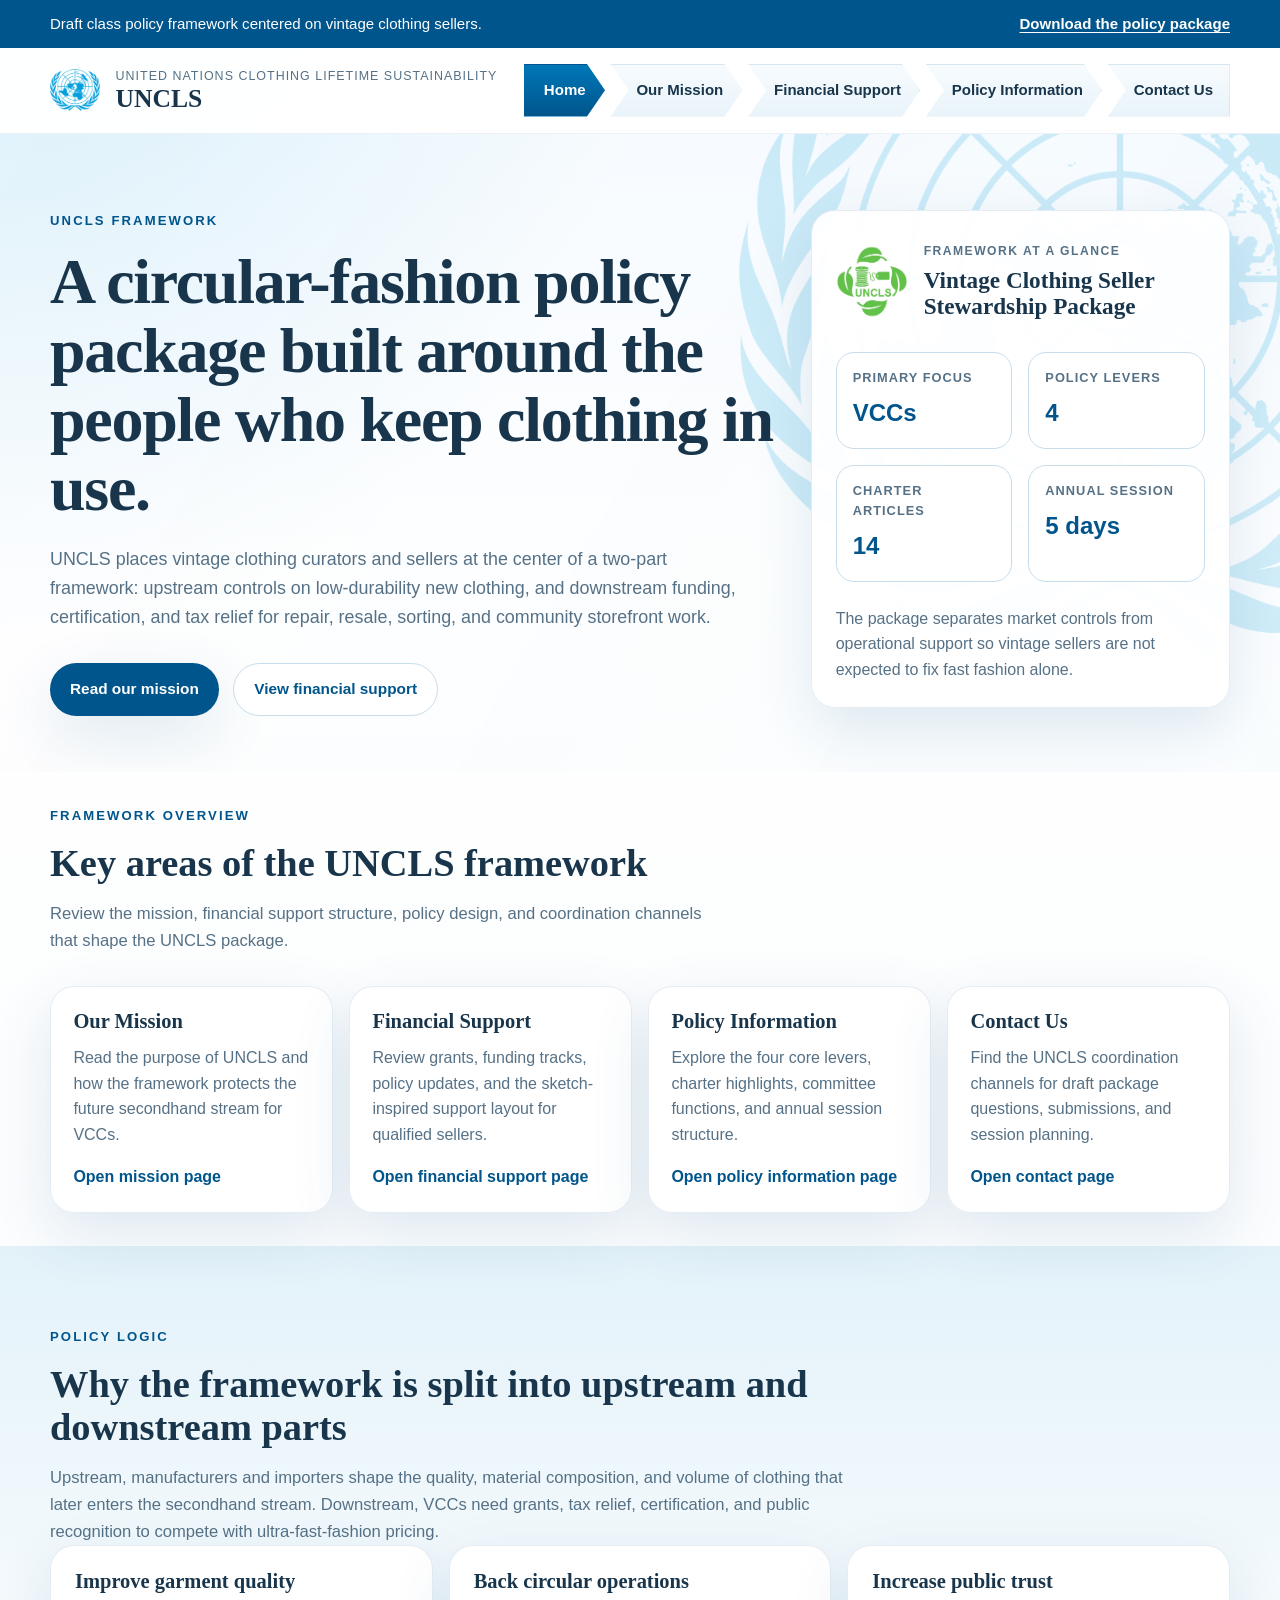
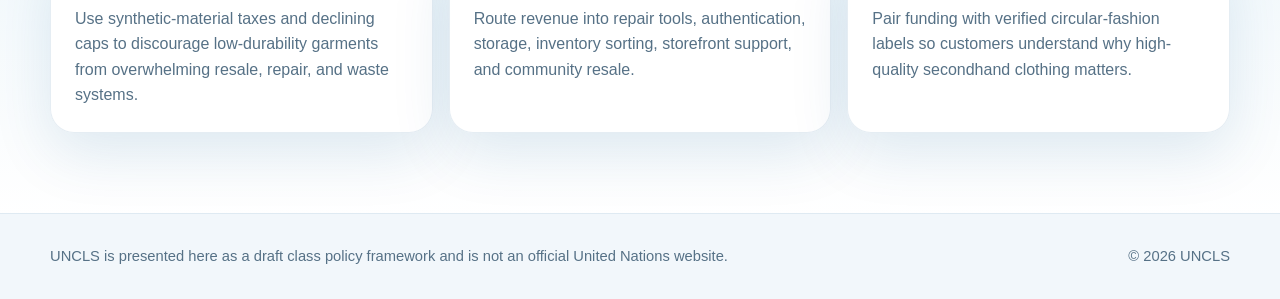
==== index.html @ e7e81ed1 "created website" ====
<!DOCTYPE html>
<html lang="en">
  <head>
    <meta charset="UTF-8" />
    <meta name="viewport" content="width=device-width, initial-scale=1.0" />
    <meta
      name="description"
      content="UNCLS is a draft United Nations Clothing Lifetime Sustainability framework focused on vintage clothing sellers and circular support."
    />
    <title>UNCLS | Home</title>
    <link rel="stylesheet" href="styles.css" />
    <script defer src="script.js"></script>
  </head>
  <body>
    <a class="skip-link" href="#main-content">Skip to main content</a>

    <div class="utility-bar">
      <div class="container utility-bar__inner">
        <p>Draft class policy framework centered on vintage clothing sellers.</p>
        <a
          href="assets/UNCLS_vintage_clothing_sellers_policy_package.pdf"
          target="_blank"
          rel="noreferrer noopener"
        >
          Download the policy package
        </a>
      </div>
    </div>

    <header class="site-header">
      <div class="container site-header__inner">
        <a class="brand" href="index.html" aria-label="UNCLS home">
          <img
            class="brand__mark"
            src="assets/un_logo.png"
            alt="United Nations emblem"
          />
          <div class="brand__copy">
            <span class="brand__eyebrow">United Nations Clothing Lifetime Sustainability</span>
            <strong class="brand__title">UNCLS</strong>
          </div>
        </a>

        <button
          class="menu-toggle"
          type="button"
          aria-expanded="false"
          aria-controls="site-nav"
        >
          Menu
        </button>

        <nav class="site-nav" id="site-nav" aria-label="Primary">
          <a href="index.html" aria-current="page">Home</a>
          <a href="mission.html">Our Mission</a>
          <a href="financial-support.html">Financial Support</a>
          <a href="policy-information.html">Policy Information</a>
          <a href="contact.html">Contact Us</a>
        </nav>
      </div>
    </header>

    <main id="main-content">
      <section class="hero hero--home">
        <div class="container hero__grid">
          <div class="hero__content" data-reveal>
            <p class="section-tag">UNCLS framework</p>
            <h1>
              A circular-fashion policy package built around the people who keep
              clothing in use.
            </h1>
            <p class="hero__lede">
              UNCLS places vintage clothing curators and sellers at the center
              of a two-part framework: upstream controls on low-durability new
              clothing, and downstream funding, certification, and tax relief
              for repair, resale, sorting, and community storefront work.
            </p>
            <div class="hero__actions">
              <a class="button button--primary" href="mission.html">Read our mission</a>
              <a class="button button--secondary" href="financial-support.html">
                View financial support
              </a>
            </div>
          </div>

          <aside class="feature-card" data-reveal>
            <div class="feature-card__header">
              <img
                class="feature-card__logo"
                src="assets/UNCLS_logo.png"
                alt="UNCLS logo"
              />
              <div>
                <p class="feature-card__eyebrow">Framework at a glance</p>
                <h2>Vintage Clothing Seller Stewardship Package</h2>
              </div>
            </div>

            <dl class="stats-grid">
              <div class="stat-box">
                <dt>Primary focus</dt>
                <dd>VCCs</dd>
              </div>
              <div class="stat-box">
                <dt>Policy levers</dt>
                <dd>4</dd>
              </div>
              <div class="stat-box">
                <dt>Charter articles</dt>
                <dd>14</dd>
              </div>
              <div class="stat-box">
                <dt>Annual session</dt>
                <dd>5 days</dd>
              </div>
            </dl>

            <p class="feature-card__text">
              The package separates market controls from operational support so
              vintage sellers are not expected to fix fast fashion alone.
            </p>
          </aside>
        </div>
      </section>

      <section class="section section--tight">
        <div class="container">
          <div class="section-heading section-heading--compact" data-reveal>
            <p class="section-tag">Framework Overview</p>
            <h2>Key areas of the UNCLS framework</h2>
            <p>
              Review the mission, financial support structure, policy design,
              and coordination channels that shape the UNCLS package.
            </p>
          </div>

          <div class="overview-grid">
            <article class="overview-card" data-reveal>
              <h3>Our Mission</h3>
              <p>
                Read the purpose of UNCLS and how the framework protects the
                future secondhand stream for VCCs.
              </p>
              <a class="text-link" href="mission.html">Open mission page</a>
            </article>

            <article class="overview-card" data-reveal>
              <h3>Financial Support</h3>
              <p>
                Review grants, funding tracks, policy updates, and the
                sketch-inspired support layout for qualified sellers.
              </p>
              <a class="text-link" href="financial-support.html">
                Open financial support page
              </a>
            </article>

            <article class="overview-card" data-reveal>
              <h3>Policy Information</h3>
              <p>
                Explore the four core levers, charter highlights, committee
                functions, and annual session structure.
              </p>
              <a class="text-link" href="policy-information.html">
                Open policy information page
              </a>
            </article>

            <article class="overview-card" data-reveal>
              <h3>Contact Us</h3>
              <p>
                Find the UNCLS coordination channels for draft package
                questions, submissions, and session planning.
              </p>
              <a class="text-link" href="contact.html">Open contact page</a>
            </article>
          </div>
        </div>
      </section>

      <section class="section section--alt">
        <div class="container">
          <div class="section-heading" data-reveal>
            <p class="section-tag">Policy logic</p>
            <h2>Why the framework is split into upstream and downstream parts</h2>
            <p>
              Upstream, manufacturers and importers shape the quality, material
              composition, and volume of clothing that later enters the
              secondhand stream. Downstream, VCCs need grants, tax relief,
              certification, and public recognition to compete with
              ultra-fast-fashion pricing.
            </p>
          </div>

          <div class="three-card-grid">
            <article class="info-card" data-reveal>
              <h3>Improve garment quality</h3>
              <p>
                Use synthetic-material taxes and declining caps to discourage
                low-durability garments from overwhelming resale, repair, and
                waste systems.
              </p>
            </article>

            <article class="info-card" data-reveal>
              <h3>Back circular operations</h3>
              <p>
                Route revenue into repair tools, authentication, storage,
                inventory sorting, storefront support, and community resale.
              </p>
            </article>

            <article class="info-card" data-reveal>
              <h3>Increase public trust</h3>
              <p>
                Pair funding with verified circular-fashion labels so customers
                understand why high-quality secondhand clothing matters.
              </p>
            </article>
          </div>
        </div>
      </section>
    </main>

    <footer class="site-footer">
      <div class="container site-footer__inner">
        <p>
          UNCLS is presented here as a draft class policy framework and is not
          an official United Nations website.
        </p>
        <p>&copy; <span id="current-year"></span> UNCLS</p>
      </div>
    </footer>
  </body>
</html>
---- styles.css ----
:root {
  --un-deep: #00558c;
  --un-blue: #009edb;
  --un-blue-soft: #dceef9;
  --un-border: #c7ddec;
  --un-sky: #f5fbff;
  --ink: #18354b;
  --ink-soft: #567186;
  --surface: #ffffff;
  --surface-alt: #f1f7fb;
  --warm: #f3d85d;
  --warm-soft: rgba(243, 216, 93, 0.3);
  --shadow: 0 20px 60px rgba(0, 85, 140, 0.12);
  --radius: 24px;
  --max-width: 1180px;
}

*,
*::before,
*::after {
  box-sizing: border-box;
}

html {
  scroll-behavior: smooth;
}

body {
  margin: 0;
  color: var(--ink);
  background:
    radial-gradient(circle at top left, rgba(0, 158, 219, 0.12), transparent 28%),
    linear-gradient(180deg, #f7fbff 0%, #ffffff 30%, #f8fbfd 100%);
  font-family: "Gill Sans", "Trebuchet MS", "Segoe UI", sans-serif;
  line-height: 1.6;
  overflow-x: hidden;
}

img {
  display: block;
  max-width: 100%;
}

a {
  color: inherit;
}

.skip-link {
  position: absolute;
  left: 1rem;
  top: -3rem;
  z-index: 100;
  padding: 0.75rem 1rem;
  color: #fff;
  background: var(--un-deep);
  border-radius: 0 0 12px 12px;
  text-decoration: none;
}

.skip-link:focus {
  top: 0;
}

.container {
  width: min(calc(100% - 2rem), var(--max-width));
  margin: 0 auto;
}

.utility-bar {
  background: var(--un-deep);
  color: #fff;
  font-size: 0.94rem;
}

.utility-bar__inner {
  display: flex;
  gap: 1rem;
  align-items: center;
  justify-content: space-between;
  padding: 0.75rem 0;
}

.utility-bar p {
  margin: 0;
}

.utility-bar a {
  color: #fff;
  font-weight: 700;
  text-decoration-thickness: 1px;
  text-underline-offset: 0.2em;
}

.site-header {
  position: sticky;
  top: 0;
  z-index: 20;
  background: rgba(255, 255, 255, 0.96);
  border-bottom: 1px solid rgba(0, 85, 140, 0.08);
  backdrop-filter: blur(14px);
}

.site-header__inner {
  display: flex;
  gap: 1.5rem;
  align-items: center;
  justify-content: space-between;
  padding: 1rem 0;
}

.brand {
  display: flex;
  gap: 1rem;
  align-items: center;
  min-width: 0;
  text-decoration: none;
}

.brand__mark {
  width: 3.1rem;
  flex: 0 0 auto;
}

.brand__copy {
  min-width: 0;
  max-width: 24rem;
}

.brand__eyebrow {
  display: block;
  color: var(--ink-soft);
  font-size: 0.78rem;
  line-height: 1.25;
  letter-spacing: 0.08em;
  text-transform: uppercase;
}

.brand__title {
  display: block;
  margin-top: 0.1rem;
  font-family: Cambria, Georgia, "Times New Roman", serif;
  font-size: 1.6rem;
  line-height: 1;
}

.site-nav {
  display: flex;
  gap: 0.35rem;
  align-items: center;
}

.site-nav a {
  display: inline-flex;
  align-items: center;
  justify-content: center;
  min-height: 3.1rem;
  padding: 0.8rem 1.15rem 0.85rem 1.55rem;
  color: var(--ink);
  background: linear-gradient(180deg, #f7fbfe, #e9f4fa);
  border: 1px solid rgba(0, 85, 140, 0.08);
  clip-path: polygon(0 0, calc(100% - 18px) 0, 100% 50%, calc(100% - 18px) 100%, 0 100%, 18px 50%);
  font-size: 0.94rem;
  font-weight: 700;
  text-decoration: none;
  transition:
    background-color 180ms ease,
    color 180ms ease,
    transform 180ms ease,
    box-shadow 180ms ease;
}

.site-nav a:first-child {
  padding-left: 1.2rem;
  clip-path: polygon(0 0, calc(100% - 18px) 0, 100% 50%, calc(100% - 18px) 100%, 0 100%);
}

.site-nav a:last-child {
  padding-right: 1rem;
  clip-path: polygon(0 0, 100% 0, 100% 100%, 0 100%, 18px 50%);
}

.site-nav a:hover,
.site-nav a:focus-visible {
  transform: translateY(-1px);
}

.site-nav a[aria-current="page"] {
  color: #fff;
  background: linear-gradient(180deg, #0077b8, var(--un-deep));
  box-shadow: 0 10px 30px rgba(0, 85, 140, 0.18);
}

.menu-toggle {
  display: none;
  padding: 0.65rem 1rem;
  color: var(--un-deep);
  background: #fff;
  border: 1px solid var(--un-border);
  border-radius: 999px;
  font: inherit;
  font-weight: 700;
  cursor: pointer;
}

.hero,
.page-hero {
  position: relative;
  overflow: hidden;
  padding: 4.75rem 0 3.5rem;
}

.hero::before,
.page-hero::before {
  content: "";
  position: absolute;
  inset: 0;
  background:
    linear-gradient(120deg, rgba(0, 85, 140, 0.02), rgba(0, 158, 219, 0.11)),
    url("assets/un_logo.png") no-repeat right -14rem top -8rem / 48rem auto;
  opacity: 0.18;
  pointer-events: none;
}

.page-hero--finance::before {
  background:
    linear-gradient(120deg, rgba(243, 216, 93, 0.2), rgba(0, 158, 219, 0.08)),
    url("assets/un_logo.png") no-repeat right -14rem top -8rem / 48rem auto;
}

.hero__grid,
.page-hero__grid {
  position: relative;
  display: grid;
  grid-template-columns: minmax(0, 1.45fr) minmax(280px, 0.82fr);
  gap: 1.2rem;
  align-items: start;
}

.hero__content {
  max-width: 48rem;
}

.section-tag {
  margin: 0 0 1rem;
  color: var(--un-deep);
  font-size: 0.82rem;
  font-weight: 800;
  letter-spacing: 0.16em;
  text-transform: uppercase;
}

.section-tag--warm {
  color: #6b5600;
}

.hero h1,
.page-title,
.feature-card h2,
.section-heading h2,
.overview-card h3,
.info-card h3,
.panel-card h3,
.timeline-card h3,
.policy-card h3,
.page-note h2,
.logo-panel h3 {
  font-family: Cambria, Georgia, "Times New Roman", serif;
}

.hero h1,
.page-title {
  margin: 0;
  font-size: clamp(2.4rem, 5vw, 4.4rem);
  line-height: 1.08;
  letter-spacing: -0.02em;
}

.hero__lede,
.page-lede {
  max-width: 43rem;
  margin: 1.4rem 0 0;
  color: var(--ink-soft);
  font-size: 1.12rem;
}

.hero__actions,
.button-row,
.button-stack {
  display: flex;
  flex-wrap: wrap;
  gap: 0.9rem;
}

.hero__actions {
  margin-top: 2rem;
}

.button {
  display: inline-flex;
  align-items: center;
  justify-content: center;
  min-height: 3rem;
  padding: 0.8rem 1.25rem;
  border-radius: 999px;
  font-size: 0.96rem;
  font-weight: 700;
  text-decoration: none;
  transition:
    transform 180ms ease,
    box-shadow 180ms ease,
    background-color 180ms ease,
    color 180ms ease;
}

.button:hover,
.button:focus-visible {
  transform: translateY(-1px);
}

.button--primary {
  color: #fff;
  background: var(--un-deep);
  box-shadow: var(--shadow);
}

.button--secondary {
  color: var(--un-deep);
  background: rgba(255, 255, 255, 0.94);
  border: 1px solid var(--un-border);
}

.feature-card,
.page-note,
.overview-card,
.info-card,
.panel-card,
.timeline-card,
.policy-card,
.search-panel,
.grant-showcase,
.logo-panel,
.policy-updates,
.action-panel {
  background: rgba(255, 255, 255, 0.95);
  border: 1px solid rgba(0, 85, 140, 0.1);
  border-radius: var(--radius);
  box-shadow: var(--shadow);
}

.feature-card,
.page-note,
.panel-card,
.timeline-card,
.policy-card,
.logo-panel,
.grant-showcase,
.policy-updates {
  padding: 1.5rem;
}

.feature-card__header {
  display: grid;
  grid-template-columns: 4.5rem 1fr;
  gap: 1rem;
  align-items: center;
}

.feature-card__logo {
  width: 4.5rem;
}

.feature-card__eyebrow {
  margin: 0 0 0.3rem;
  color: var(--ink-soft);
  font-size: 0.76rem;
  font-weight: 800;
  letter-spacing: 0.12em;
  text-transform: uppercase;
}

.feature-card h2 {
  margin: 0;
  font-size: 1.45rem;
  line-height: 1.15;
}

.feature-card__text,
.page-note p,
.overview-card p,
.info-card p,
.panel-card p,
.timeline-card p,
.policy-card p,
.logo-panel p,
.contact-item p {
  margin: 0;
  color: var(--ink-soft);
}

.stats-grid,
.overview-grid,
.three-card-grid,
.content-grid,
.timeline-grid,
.policy-card-grid {
  display: grid;
  gap: 1rem;
}

.stats-grid {
  grid-template-columns: repeat(2, minmax(0, 1fr));
  margin: 1.5rem 0;
}

.stat-box {
  padding: 0.95rem 1rem;
  background: #fff;
  border: 1px solid var(--un-border);
  border-radius: 18px;
}

.stat-box dt {
  color: var(--ink-soft);
  font-size: 0.8rem;
  font-weight: 700;
  text-transform: uppercase;
  letter-spacing: 0.08em;
}

.stat-box dd {
  margin: 0.35rem 0 0;
  color: var(--un-deep);
  font-size: 1.5rem;
  font-weight: 800;
}

.section {
  padding: 5rem 0;
}

.section--tight {
  padding: 2.1rem 0;
}

.section--alt {
  background:
    linear-gradient(180deg, rgba(0, 158, 219, 0.06), rgba(255, 255, 255, 0.98)),
    var(--surface-alt);
}

.section-heading {
  max-width: 50rem;
}

.section-heading--compact {
  max-width: 42rem;
}

.section-heading h2 {
  margin: 0;
  font-size: clamp(2rem, 3vw, 3rem);
  line-height: 1.12;
}

.section-heading p:last-child {
  margin: 1rem 0 0;
  color: var(--ink-soft);
  font-size: 1.04rem;
}

.overview-grid {
  grid-template-columns: repeat(4, minmax(0, 1fr));
  margin-top: 2rem;
}

.overview-card {
  padding: 1.4rem;
}

.overview-card h3,
.info-card h3,
.panel-card h3,
.timeline-card h3,
.policy-card h3 {
  margin: 0 0 0.75rem;
  font-size: 1.28rem;
  line-height: 1.15;
}

.text-link {
  display: inline-flex;
  margin-top: 1rem;
  color: var(--un-deep);
  font-weight: 700;
  text-decoration: none;
}

.text-link:hover,
.text-link:focus-visible {
  text-decoration: underline;
}

.three-card-grid {
  grid-template-columns: repeat(3, minmax(0, 1fr));
}

.content-grid {
  grid-template-columns: repeat(2, minmax(0, 1fr));
  margin-top: 2rem;
}

.info-card {
  padding: 1.5rem;
}

.panel-card--accent {
  background: linear-gradient(180deg, #ffffff, #edf7fc);
}

.action-panel {
  display: flex;
  gap: 1rem;
  align-items: center;
  justify-content: space-between;
  margin-top: 2rem;
  padding: 1.5rem;
}

.action-panel h3 {
  margin: 0;
  font-size: 1.5rem;
}

.highlight-title {
  display: inline;
  box-shadow: inset 0 -0.45em 0 var(--warm-soft);
}

.search-panel {
  display: grid;
  grid-template-columns: 3.3rem minmax(0, 1fr) auto;
  gap: 0.8rem;
  align-items: center;
  padding: 1rem;
}

.search-status {
  min-height: 1.5rem;
  margin: 0.75rem 0 0;
  color: var(--ink-soft);
  font-size: 0.94rem;
  font-weight: 700;
}

.search-status.has-results {
  color: var(--un-deep);
}

.search-status.has-no-results {
  color: #7a4d00;
}

.search-panel input {
  width: 100%;
  min-height: 3.2rem;
  padding: 0 1rem;
  color: var(--ink);
  background: #fff;
  border: 1px solid var(--un-border);
  border-radius: 18px;
  font: inherit;
}

.search-panel__icon {
  position: relative;
  width: 3.1rem;
  height: 3.1rem;
  background: linear-gradient(180deg, #f7fbfe, #e8f4fb);
  border: 1px solid var(--un-border);
  border-radius: 18px;
}

.search-panel__icon::before {
  content: "";
  position: absolute;
  width: 0.9rem;
  height: 0.9rem;
  top: 0.7rem;
  left: 0.8rem;
  border: 3px solid var(--un-deep);
  border-radius: 50%;
}

.search-panel__icon::after {
  content: "";
  position: absolute;
  width: 0.7rem;
  height: 3px;
  right: 0.72rem;
  bottom: 0.85rem;
  background: var(--un-deep);
  transform: rotate(45deg);
  transform-origin: center;
}

[data-search-target] {
  scroll-margin-top: 7.5rem;
  transition:
    opacity 180ms ease,
    border-color 180ms ease,
    box-shadow 180ms ease,
    transform 180ms ease;
}

[data-search-target].search-match {
  border-color: rgba(0, 85, 140, 0.26);
  box-shadow:
    0 0 0 3px rgba(0, 158, 219, 0.14),
    var(--shadow);
}

[data-search-target].search-current {
  border-color: rgba(0, 85, 140, 0.38);
  box-shadow:
    0 0 0 4px rgba(243, 216, 93, 0.35),
    var(--shadow);
}

[data-search-target].search-dim {
  opacity: 0.45;
}

.finance-grid,
.two-column-grid,
.sidebar-layout {
  display: grid;
  gap: 1rem;
  align-items: start;
}

.finance-grid {
  grid-template-columns: minmax(0, 1.4fr) minmax(260px, 0.75fr);
}

.two-column-grid,
.sidebar-layout {
  grid-template-columns: repeat(2, minmax(0, 1fr));
}

.grant-showcase {
  background:
    linear-gradient(180deg, rgba(243, 216, 93, 0.12), rgba(255, 255, 255, 0.96)),
    #fff;
}

.grant-showcase__top {
  display: flex;
  gap: 1rem;
  align-items: start;
  justify-content: space-between;
}

.grant-showcase h2 {
  margin: 0;
  font-family: Cambria, Georgia, "Times New Roman", serif;
  font-size: 2rem;
  line-height: 1.05;
}

.grant-total {
  flex: 0 0 auto;
  padding: 0.85rem 1.1rem;
  color: #604b00;
  background: rgba(243, 216, 93, 0.36);
  border: 1px solid rgba(96, 75, 0, 0.12);
  border-radius: 999px;
  font-weight: 800;
  white-space: nowrap;
}

.grant-showcase__body {
  display: grid;
  grid-template-columns: minmax(0, 1fr) 160px;
  gap: 1rem;
  align-items: center;
  margin-top: 1.4rem;
}

.grant-showcase__copy p:first-child {
  margin-bottom: 0.9rem;
}

.grant-badge {
  display: flex;
  align-items: center;
  justify-content: center;
  min-height: 160px;
  background: #fff;
  border: 1px dashed rgba(0, 85, 140, 0.18);
  border-radius: 22px;
}

.grant-badge img,
.logo-panel img,
.side-logo {
  width: min(100%, 9rem);
}

.logo-panel {
  text-align: center;
}

.logo-panel img {
  margin: 0 auto 1rem;
}

.logo-panel h3 {
  margin: 0 0 0.7rem;
  font-size: 1.35rem;
}

.panel-card--sketch {
  background:
    linear-gradient(180deg, rgba(243, 216, 93, 0.08), rgba(255, 255, 255, 0.96)),
    #fff;
}

.deadline-pill {
  display: inline-flex;
  margin-top: 1rem;
  padding: 0.55rem 0.95rem;
  color: #604b00;
  background: rgba(243, 216, 93, 0.36);
  border-radius: 999px;
  font-weight: 800;
}

.policy-updates__header {
  max-width: 46rem;
}

.policy-updates__header h2 {
  margin: 0;
  font-family: Cambria, Georgia, "Times New Roman", serif;
  font-size: 1.9rem;
  line-height: 1.08;
}

.policy-update-list {
  display: grid;
  gap: 1rem;
  margin-top: 1.4rem;
}

.policy-update-item {
  display: grid;
  grid-template-columns: 110px minmax(0, 1fr);
  gap: 1rem;
  align-items: center;
  padding: 1rem;
  background: linear-gradient(180deg, #fffdf1, #ffffff);
  border: 1px solid rgba(0, 85, 140, 0.08);
  border-radius: 18px;
}

.policy-update-item p {
  margin: 0;
  color: var(--ink);
  font-size: 1.02rem;
  font-weight: 700;
}

.percent-chip {
  display: inline-flex;
  align-items: center;
  justify-content: center;
  min-height: 3.3rem;
  color: #604b00;
  background: rgba(243, 216, 93, 0.36);
  border-radius: 999px;
  font-size: 1.45rem;
  font-weight: 800;
}

.policy-card-grid {
  grid-template-columns: repeat(2, minmax(0, 1fr));
  margin-top: 2rem;
}

.policy-card__label,
.contact-item__label,
.timeline-card__day {
  display: inline-flex;
  margin-bottom: 0.3rem;
  color: var(--un-deep);
  font-size: 0.78rem;
  font-weight: 800;
  letter-spacing: 0.1em;
  text-transform: uppercase;
}

.policy-card p + .policy-card__label {
  margin-top: 1rem;
}

.timeline-grid {
  grid-template-columns: repeat(5, minmax(0, 1fr));
  margin-top: 2rem;
}

.plain-list {
  margin: 1rem 0 0;
  padding-left: 1.2rem;
  color: var(--ink-soft);
}

.plain-list li + li {
  margin-top: 0.6rem;
}

.contact-list {
  display: grid;
  gap: 0.9rem;
  margin-top: 1rem;
}

.contact-item {
  padding: 1rem 1.1rem;
  background: #f7fbfe;
  border: 1px solid var(--un-border);
  border-radius: 18px;
}

.contact-item a {
  color: var(--un-deep);
  font-weight: 700;
  text-decoration: none;
}

.contact-item a:hover,
.contact-item a:focus-visible {
  text-decoration: underline;
}

.button-stack {
  margin-top: 1.3rem;
}

.site-footer {
  background: #f2f7fb;
  border-top: 1px solid rgba(0, 85, 140, 0.08);
}

.site-footer__inner {
  display: flex;
  gap: 1rem;
  align-items: center;
  justify-content: space-between;
  padding: 1rem 0;
  color: var(--ink-soft);
  font-size: 0.92rem;
}

[data-reveal] {
  opacity: 0;
  transform: translateY(20px);
  transition:
    opacity 500ms ease,
    transform 500ms ease;
}

[data-reveal].is-visible {
  opacity: 1;
  transform: translateY(0);
}

@media (prefers-reduced-motion: reduce) {
  html {
    scroll-behavior: auto;
  }

  *,
  *::before,
  *::after {
    animation: none !important;
    transition: none !important;
  }

  [data-reveal] {
    opacity: 1;
    transform: none;
  }
}

@media (max-width: 1100px) {
  .overview-grid,
  .timeline-grid {
    grid-template-columns: repeat(2, minmax(0, 1fr));
  }
}

@media (max-width: 980px) {
  .hero__grid,
  .page-hero__grid,
  .finance-grid,
  .two-column-grid,
  .sidebar-layout,
  .three-card-grid,
  .policy-card-grid,
  .content-grid {
    grid-template-columns: 1fr;
  }

  .timeline-grid {
    grid-template-columns: repeat(2, minmax(0, 1fr));
  }

  .overview-grid {
    grid-template-columns: repeat(2, minmax(0, 1fr));
  }
}

@media (max-width: 1040px) {
  .site-header__inner {
    flex-wrap: wrap;
    align-items: flex-start;
  }

  .menu-toggle {
    display: inline-flex;
    margin-left: auto;
  }

  .site-nav {
    display: none;
    width: 100%;
    flex-direction: column;
    align-items: stretch;
    gap: 0.55rem;
    padding-top: 0.65rem;
  }

  .site-nav.is-open {
    display: flex;
  }

  .site-nav a,
  .site-nav a:first-child,
  .site-nav a:last-child {
    clip-path: none;
    justify-content: flex-start;
    min-height: 0;
    padding: 0.9rem 1rem;
    border-radius: 16px;
  }

  .utility-bar__inner,
  .site-footer__inner,
  .action-panel {
    flex-direction: column;
    align-items: flex-start;
  }

  .hero,
  .page-hero,
  .section {
    padding: 4rem 0;
  }

  .hero::before,
  .page-hero::before {
    background-size: 34rem auto;
    background-position: right -12rem top -3rem;
  }
}

@media (max-width: 700px) {
  .container {
    width: min(calc(100% - 1.25rem), var(--max-width));
  }

  .brand__eyebrow {
    font-size: 0.68rem;
  }

  .brand__title {
    font-size: 1.4rem;
  }

  .hero h1,
  .page-title {
    font-size: 2.2rem;
  }

  .hero__lede,
  .page-lede,
  .section-heading p:last-child {
    font-size: 1rem;
  }

  .hero,
  .page-hero {
    padding: 3.3rem 0 2.7rem;
  }

  .section {
    padding: 3.2rem 0;
  }

  .section--tight {
    padding: 1.55rem 0;
  }

  .feature-card,
  .page-note,
  .overview-card,
  .info-card,
  .panel-card,
  .timeline-card,
  .policy-card,
  .logo-panel,
  .grant-showcase,
  .policy-updates,
  .action-panel {
    padding: 1.15rem;
    border-radius: 20px;
  }

  .section-heading h2,
  .grant-showcase h2,
  .policy-updates__header h2,
  .action-panel h3 {
    font-size: 1.7rem;
  }

  .overview-grid,
  .timeline-grid,
  .stats-grid {
    grid-template-columns: 1fr;
  }

  .search-panel {
    grid-template-columns: 1fr;
    padding: 0.9rem;
  }

  .search-panel__icon {
    display: none;
  }

  .search-status {
    margin-top: 0.6rem;
    font-size: 0.88rem;
  }

  .grant-showcase__top,
  .grant-showcase__body,
  .policy-update-item {
    grid-template-columns: 1fr;
    display: grid;
  }

  .grant-showcase__top {
    justify-content: start;
  }

  .grant-total,
  .percent-chip {
    justify-self: start;
  }

  .grant-badge {
    min-height: 120px;
  }

  .button,
  .hero__actions .button,
  .button-row .button,
  .button-stack .button {
    width: 100%;
  }

  .hero__actions,
  .button-row,
  .button-stack {
    flex-direction: column;
    align-items: stretch;
  }

  .policy-update-item p {
    font-size: 0.97rem;
  }

  .percent-chip {
    min-height: 3rem;
    padding: 0 1rem;
    font-size: 1.25rem;
  }

  .site-footer__inner {
    align-items: flex-start;
  }
}

@media (max-width: 480px) {
  .container {
    width: min(calc(100% - 1rem), var(--max-width));
  }

  .utility-bar {
    font-size: 0.86rem;
  }

  .utility-bar__inner {
    gap: 0.55rem;
    padding: 0.65rem 0;
  }

  .site-header__inner {
    gap: 0.9rem;
    padding: 0.85rem 0;
  }

  .brand {
    gap: 0.75rem;
  }

  .brand__mark {
    width: 2.65rem;
  }

  .brand__copy {
    max-width: 15rem;
  }

  .brand__eyebrow {
    font-size: 0.62rem;
    letter-spacing: 0.06em;
  }

  .brand__title {
    font-size: 1.25rem;
  }

  .hero h1,
  .page-title {
    font-size: 1.95rem;
  }

  .site-nav a {
    padding: 0.85rem 0.9rem;
  }
}
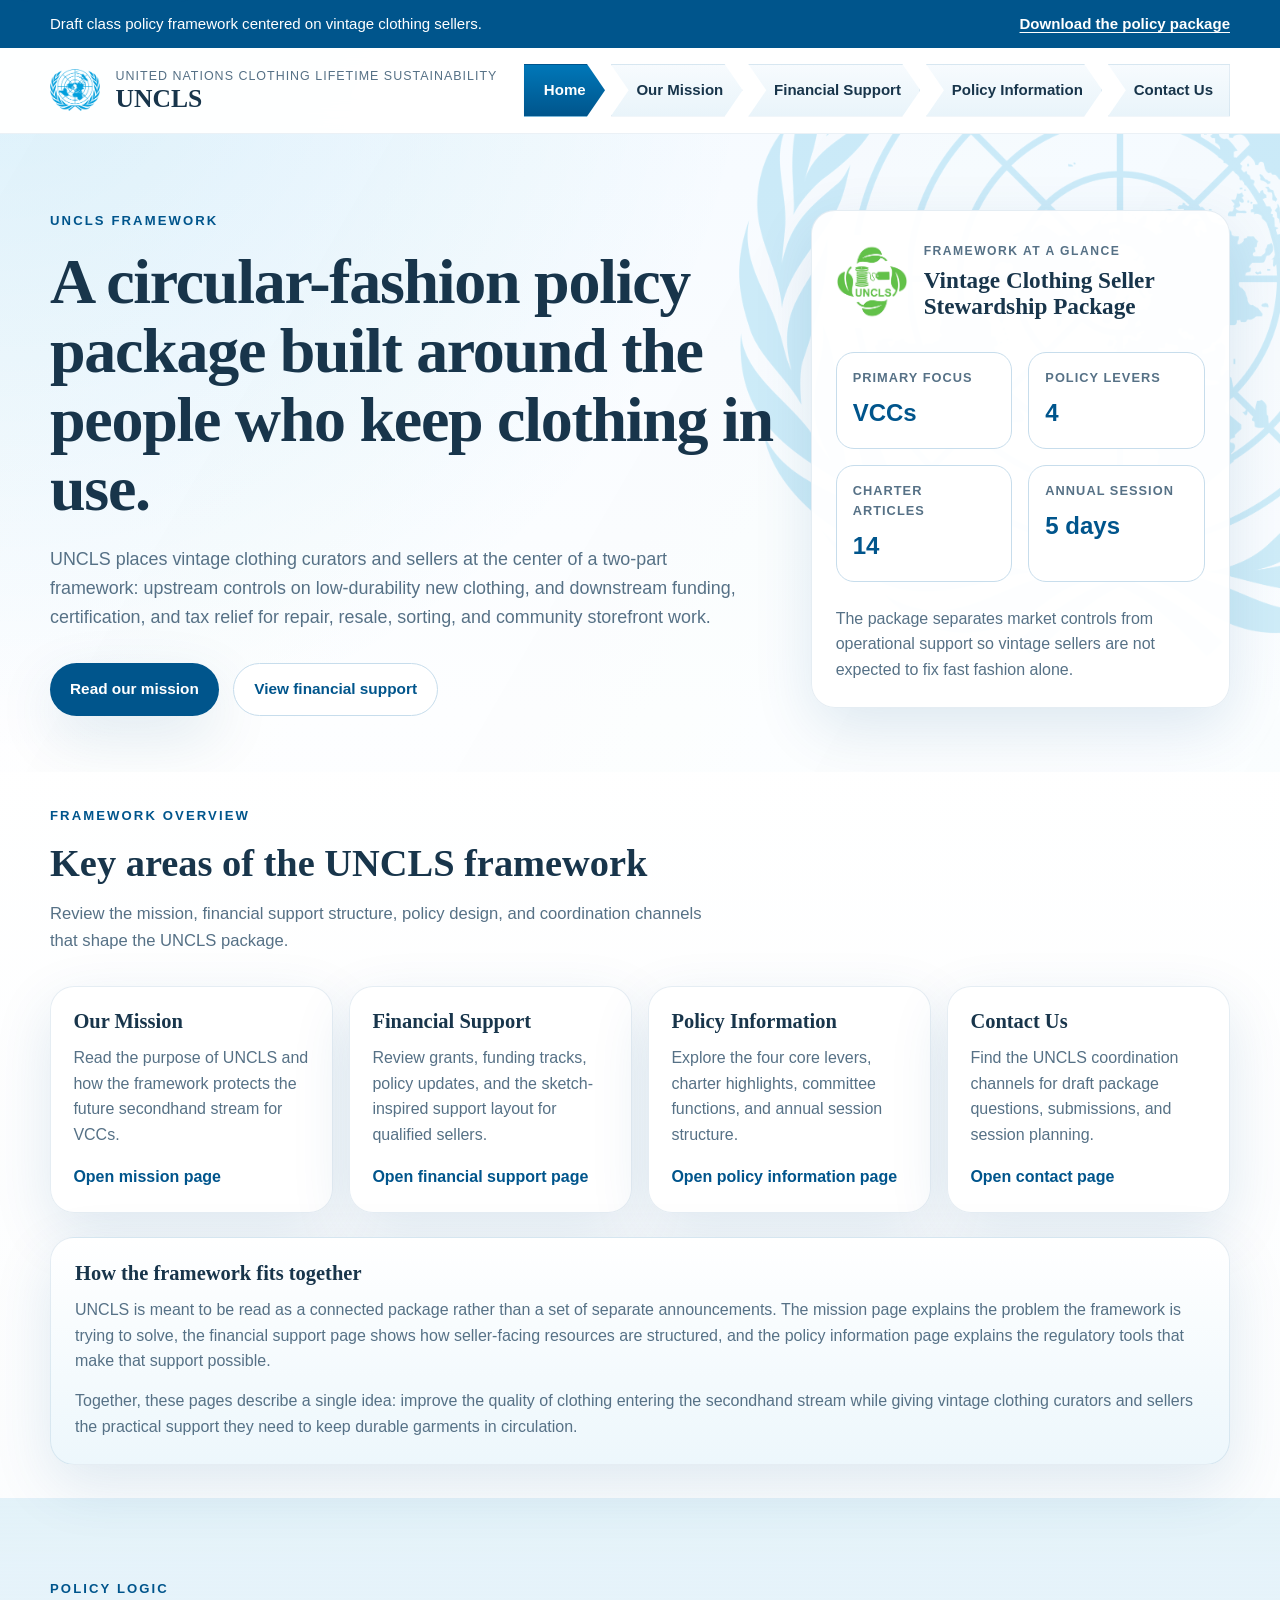
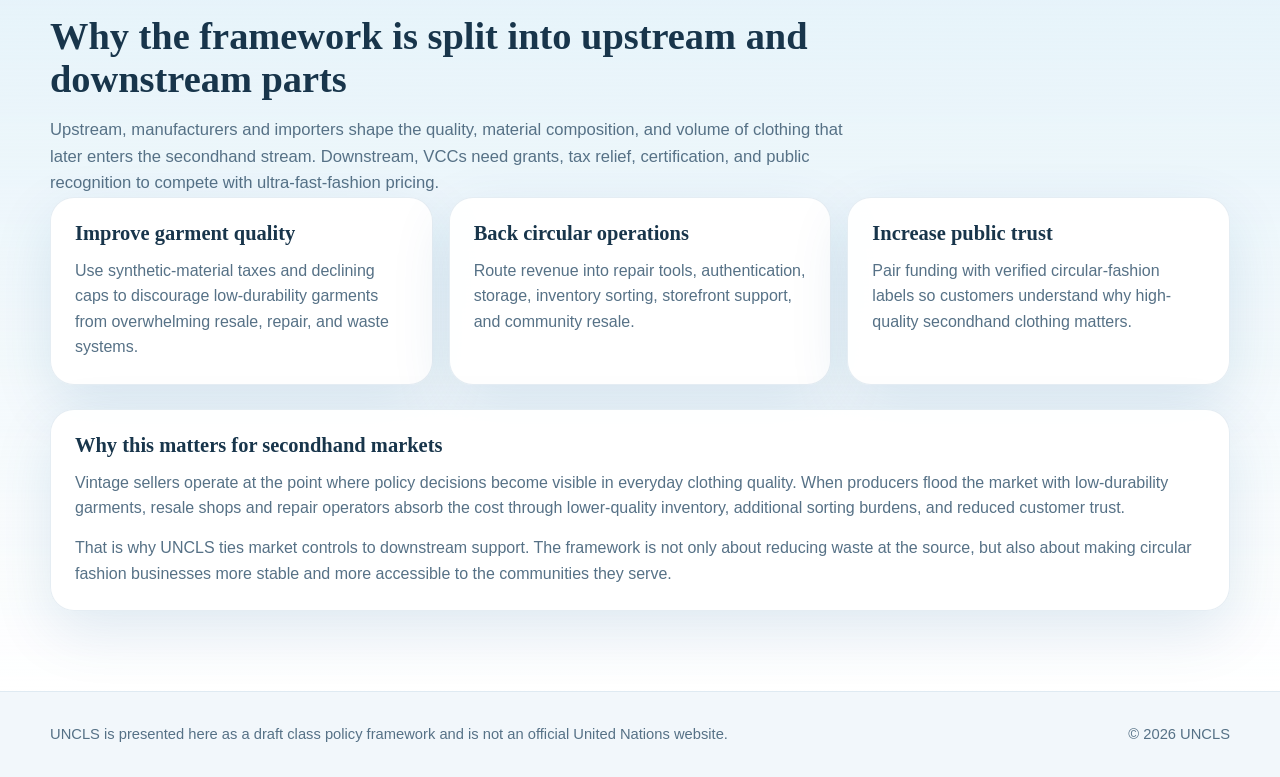
==== commit 004f9a60: "added readme" ====
--- a/index.html
+++ b/index.html
@@ -175,6 +175,24 @@
               <a class="text-link" href="contact.html">Open contact page</a>
             </article>
           </div>
+
+          <article class="panel-card panel-card--accent section-followup prose-block" data-reveal>
+            <h3>How the framework fits together</h3>
+            <p>
+              UNCLS is meant to be read as a connected package rather than a
+              set of separate announcements. The mission page explains the
+              problem the framework is trying to solve, the financial support
+              page shows how seller-facing resources are structured, and the
+              policy information page explains the regulatory tools that make
+              that support possible.
+            </p>
+            <p>
+              Together, these pages describe a single idea: improve the quality
+              of clothing entering the secondhand stream while giving vintage
+              clothing curators and sellers the practical support they need to
+              keep durable garments in circulation.
+            </p>
+          </article>
         </div>
       </section>
 
@@ -218,6 +236,23 @@
               </p>
             </article>
           </div>
+
+          <article class="panel-card section-followup prose-block" data-reveal>
+            <h3>Why this matters for secondhand markets</h3>
+            <p>
+              Vintage sellers operate at the point where policy decisions become
+              visible in everyday clothing quality. When producers flood the
+              market with low-durability garments, resale shops and repair
+              operators absorb the cost through lower-quality inventory,
+              additional sorting burdens, and reduced customer trust.
+            </p>
+            <p>
+              That is why UNCLS ties market controls to downstream support. The
+              framework is not only about reducing waste at the source, but also
+              about making circular fashion businesses more stable and more
+              accessible to the communities they serve.
+            </p>
+          </article>
         </div>
       </section>
     </main>
--- a/styles.css
+++ b/styles.css
@@ -517,6 +517,14 @@
   background: linear-gradient(180deg, #ffffff, #edf7fc);
 }
 
+.section-followup {
+  margin-top: 1.5rem;
+}
+
+.prose-block p + p {
+  margin-top: 0.9rem;
+}
+
 .action-panel {
   display: flex;
   gap: 1rem;
